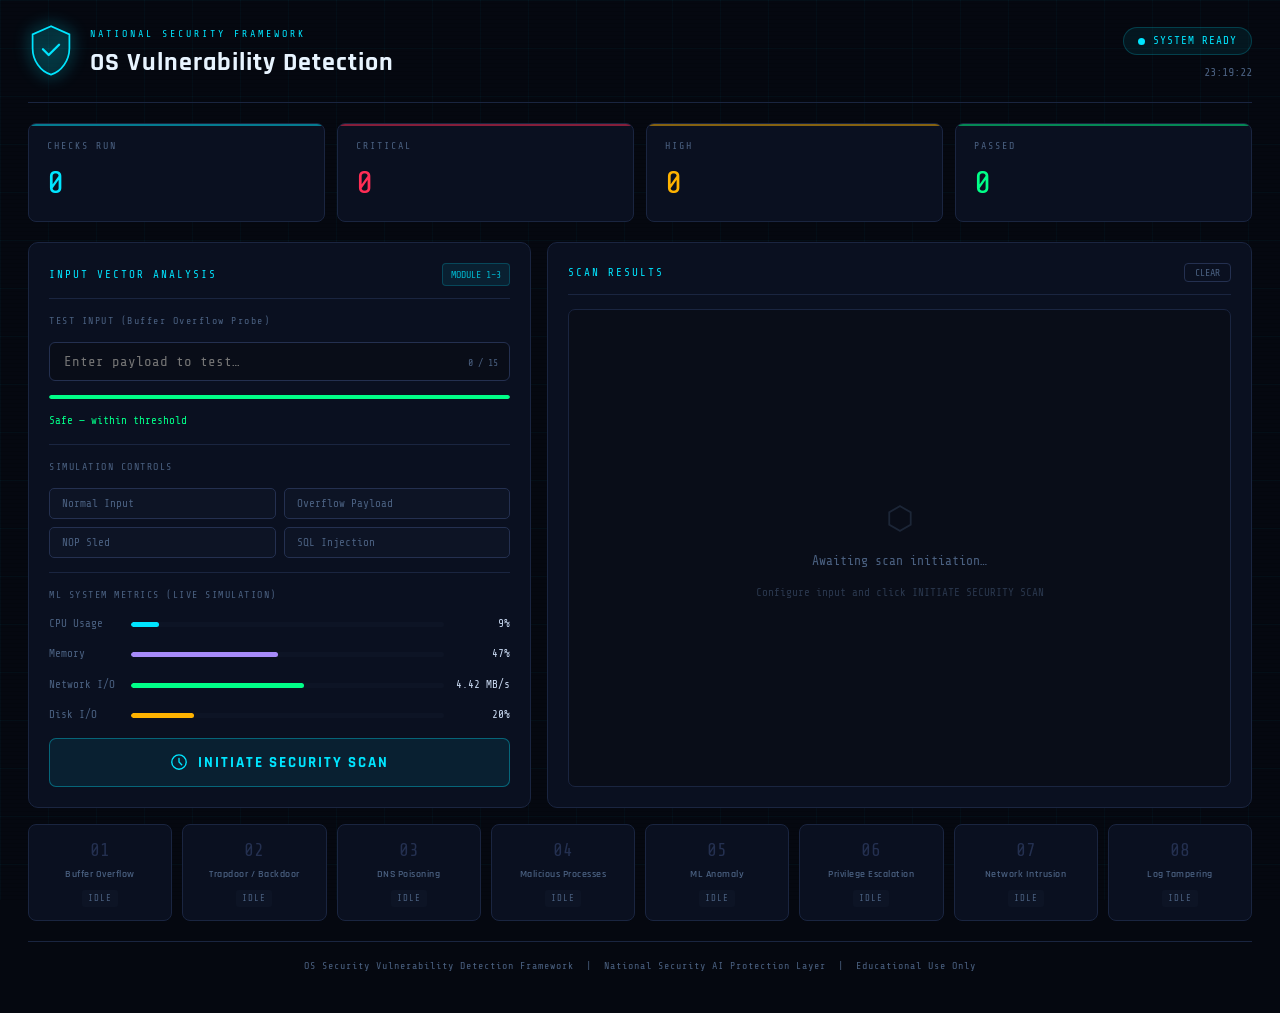
==== index.html @ 5acef49f "Add files via upload" ====
<!DOCTYPE html>
<html lang="en">
<head>
<meta charset="UTF-8"/>
<meta name="viewport" content="width=device-width, initial-scale=1.0"/>
<title>OS Security Vulnerability Detection Framework</title>
<link href="https://fonts.googleapis.com/css2?family=Share+Tech+Mono&family=Rajdhani:wght@400;600;700&display=swap" rel="stylesheet"/>
<link rel="stylesheet" href="style.css"/>
</head>
<body>

<!-- Animated grid background -->
<div class="grid-bg"></div>
<div class="scanline"></div>

<div class="wrapper">

  <!-- ── HEADER ── -->
  <header class="header">
    <div class="header-left">
      <div class="shield-icon">
        <svg viewBox="0 0 40 46" fill="none" xmlns="http://www.w3.org/2000/svg">
          <path d="M20 2L4 9v12c0 10.5 6.8 20.3 16 23 9.2-2.7 16-12.5 16-23V9L20 2z" stroke="var(--cyan)" stroke-width="1.5" fill="none"/>
          <path d="M20 2L4 9v12c0 10.5 6.8 20.3 16 23 9.2-2.7 16-12.5 16-23V9L20 2z" fill="var(--cyan)" fill-opacity="0.06"/>
          <path d="M13 22l5 5 9-9" stroke="var(--cyan)" stroke-width="2" stroke-linecap="round" stroke-linejoin="round"/>
        </svg>
      </div>
      <div>
        <div class="header-label">NATIONAL SECURITY FRAMEWORK</div>
        <h1 class="header-title">OS Vulnerability Detection</h1>
      </div>
    </div>
    <div class="header-right">
      <div class="status-pill" id="statusPill">
        <span class="pulse-dot"></span>
        <span id="statusText">SYSTEM READY</span>
      </div>
      <div class="header-time" id="clockEl">--:--:--</div>
    </div>
  </header>

  <!-- ── STAT CARDS ── -->
  <div class="stat-grid">
    <div class="stat-card" id="statTotal">
      <div class="stat-label">CHECKS RUN</div>
      <div class="stat-value" id="statTotalVal">0</div>
    </div>
    <div class="stat-card danger" id="statCrit">
      <div class="stat-label">CRITICAL</div>
      <div class="stat-value" id="statCritVal">0</div>
    </div>
    <div class="stat-card warn" id="statHigh">
      <div class="stat-label">HIGH</div>
      <div class="stat-value" id="statHighVal">0</div>
    </div>
    <div class="stat-card ok" id="statOk">
      <div class="stat-label">PASSED</div>
      <div class="stat-value" id="statOkVal">0</div>
    </div>
  </div>

  <!-- ── MAIN GRID ── -->
  <div class="main-grid">

    <!-- LEFT: Input Panel -->
    <div class="panel">
      <div class="panel-header">
        <span class="panel-title">INPUT VECTOR ANALYSIS</span>
        <span class="panel-badge">MODULE 1–3</span>
      </div>

      <label class="field-label">TEST INPUT (Buffer Overflow Probe)</label>
      <div class="input-wrap">
        <input type="text" id="userInput" class="main-input" placeholder="Enter payload to test…" autocomplete="off"/>
        <div class="input-len" id="inputLen">0 / 15</div>
      </div>
      <div class="bar-container">
        <div class="bar-fill" id="inputBar"></div>
      </div>
      <div class="hint" id="inputHint">Safe — within threshold</div>

      <div class="divider"></div>

      <label class="field-label">SIMULATION CONTROLS</label>
      <div class="sim-grid">
        <button class="sim-btn" onclick="loadPayload('normal')">Normal Input</button>
        <button class="sim-btn" onclick="loadPayload('overflow')">Overflow Payload</button>
        <button class="sim-btn" onclick="loadPayload('nop')">NOP Sled</button>
        <button class="sim-btn" onclick="loadPayload('sql')">SQL Injection</button>
      </div>

      <div class="divider"></div>

      <label class="field-label">ML SYSTEM METRICS (LIVE SIMULATION)</label>
      <div class="metric-row">
        <span class="metric-label">CPU Usage</span>
        <div class="metric-bar"><div class="metric-fill cpu" id="cpuFill"></div></div>
        <span class="metric-val" id="cpuVal">--%</span>
      </div>
      <div class="metric-row">
        <span class="metric-label">Memory</span>
        <div class="metric-bar"><div class="metric-fill mem" id="memFill"></div></div>
        <span class="metric-val" id="memVal">--%</span>
      </div>
      <div class="metric-row">
        <span class="metric-label">Network I/O</span>
        <div class="metric-bar"><div class="metric-fill net" id="netFill"></div></div>
        <span class="metric-val" id="netVal">-- MB/s</span>
      </div>
      <div class="metric-row">
        <span class="metric-label">Disk I/O</span>
        <div class="metric-bar"><div class="metric-fill disk" id="diskFill"></div></div>
        <span class="metric-val" id="diskVal">--%</span>
      </div>

      <button class="scan-btn" id="scanBtn" onclick="runFullScan()">
        <svg class="btn-icon" viewBox="0 0 20 20" fill="none">
          <circle cx="10" cy="10" r="8" stroke="currentColor" stroke-width="1.5"/>
          <path d="M10 6v4l3 3" stroke="currentColor" stroke-width="1.5" stroke-linecap="round"/>
        </svg>
        INITIATE SECURITY SCAN
      </button>
    </div>

    <!-- RIGHT: Results Panel -->
    <div class="panel">
      <div class="panel-header">
        <span class="panel-title">SCAN RESULTS</span>
        <button class="clear-btn" onclick="clearResults()">CLEAR</button>
      </div>
      <div class="output-box" id="outputBox">
        <div class="empty-state">
          <div class="empty-icon">⬡</div>
          <div>Awaiting scan initiation…</div>
          <div style="font-size:11px;margin-top:6px;opacity:0.5">Configure input and click INITIATE SECURITY SCAN</div>
        </div>
      </div>
    </div>

  </div><!-- /main-grid -->

  <!-- ── MODULE STATUS ROW ── -->
  <div class="module-row">
    <div class="module-card" id="mod1">
      <div class="mod-icon">01</div>
      <div class="mod-name">Buffer Overflow</div>
      <div class="mod-status" id="mod1s">IDLE</div>
    </div>
    <div class="module-card" id="mod2">
      <div class="mod-icon">02</div>
      <div class="mod-name">Trapdoor / Backdoor</div>
      <div class="mod-status" id="mod2s">IDLE</div>
    </div>
    <div class="module-card" id="mod3">
      <div class="mod-icon">03</div>
      <div class="mod-name">DNS Poisoning</div>
      <div class="mod-status" id="mod3s">IDLE</div>
    </div>
    <div class="module-card" id="mod4">
      <div class="mod-icon">04</div>
      <div class="mod-name">Malicious Processes</div>
      <div class="mod-status" id="mod4s">IDLE</div>
    </div>
    <div class="module-card" id="mod5">
      <div class="mod-icon">05</div>
      <div class="mod-name">ML Anomaly</div>
      <div class="mod-status" id="mod5s">IDLE</div>
    </div>
    <div class="module-card" id="mod6">
      <div class="mod-icon">06</div>
      <div class="mod-name">Privilege Escalation</div>
      <div class="mod-status" id="mod6s">IDLE</div>
    </div>
    <div class="module-card" id="mod7">
      <div class="mod-icon">07</div>
      <div class="mod-name">Network Intrusion</div>
      <div class="mod-status" id="mod7s">IDLE</div>
    </div>
    <div class="module-card" id="mod8">
      <div class="mod-icon">08</div>
      <div class="mod-name">Log Tampering</div>
      <div class="mod-status" id="mod8s">IDLE</div>
    </div>
  </div>

  <footer class="footer">
    OS Security Vulnerability Detection Framework &nbsp;|&nbsp; National Security AI Protection Layer &nbsp;|&nbsp; Educational Use Only
  </footer>

</div><!-- /wrapper -->

<script src="script.js"></script>
</body>
</html>
---- style.css ----
/* ============================================================
   OS Security Vulnerability Detection Framework
   Style — Dark Military Cyber Aesthetic
   ============================================================ */

:root {
  --bg:       #050810;
  --bg2:      #090d18;
  --bg3:      #0d1425;
  --panel:    #0a1020;
  --border:   #1a2540;
  --border2:  #243050;
  --cyan:     #00e5ff;
  --cyan2:    #00b4cc;
  --green:    #00ff88;
  --red:      #ff2d55;
  --amber:    #ffb300;
  --text:     #c8d8f0;
  --muted:    #4a6080;
  --font-mono: 'Share Tech Mono', monospace;
  --font-main: 'Rajdhani', sans-serif;
}

*, *::before, *::after { box-sizing: border-box; margin: 0; padding: 0; }

html, body {
  min-height: 100vh;
  background: var(--bg);
  color: var(--text);
  font-family: var(--font-main);
  font-size: 15px;
  line-height: 1.5;
  overflow-x: hidden;
}

/* ── Animated grid background ── */
.grid-bg {
  position: fixed; inset: 0; z-index: 0; pointer-events: none;
  background-image:
    linear-gradient(rgba(0,229,255,0.03) 1px, transparent 1px),
    linear-gradient(90deg, rgba(0,229,255,0.03) 1px, transparent 1px);
  background-size: 48px 48px;
  animation: gridScroll 30s linear infinite;
}
@keyframes gridScroll { to { background-position: 0 48px; } }

.scanline {
  position: fixed; inset: 0; z-index: 1; pointer-events: none;
  background: repeating-linear-gradient(
    to bottom,
    transparent 0px,
    transparent 3px,
    rgba(0,0,0,0.08) 3px,
    rgba(0,0,0,0.08) 4px
  );
}

.wrapper {
  position: relative; z-index: 2;
  max-width: 1440px; margin: 0 auto;
  padding: 24px 28px 40px;
}

/* ── Header ── */
.header {
  display: flex; align-items: center; justify-content: space-between;
  border-bottom: 1px solid var(--border); padding-bottom: 18px; margin-bottom: 20px;
}
.header-left  { display: flex; align-items: center; gap: 16px; }
.shield-icon  { width: 46px; flex-shrink: 0; }
.shield-icon svg { width: 100%; filter: drop-shadow(0 0 8px var(--cyan)); }
.header-label { font-family: var(--font-mono); font-size: 10px; color: var(--cyan); letter-spacing: 3px; margin-bottom: 2px; }
.header-title { font-size: 26px; font-weight: 700; letter-spacing: 1px; color: #e8f4ff; }
.header-right { display: flex; flex-direction: column; align-items: flex-end; gap: 8px; }

.status-pill {
  display: flex; align-items: center; gap: 8px;
  background: rgba(0,229,255,0.07); border: 1px solid rgba(0,229,255,0.2);
  border-radius: 20px; padding: 5px 14px;
  font-family: var(--font-mono); font-size: 11px; color: var(--cyan); letter-spacing: 1px;
}
.status-pill.danger { background: rgba(255,45,85,0.1); border-color: rgba(255,45,85,0.3); color: var(--red); }
.status-pill.scanning { background: rgba(255,179,0,0.08); border-color: rgba(255,179,0,0.3); color: var(--amber); }

.pulse-dot {
  width: 7px; height: 7px; border-radius: 50%; background: var(--cyan);
  animation: pulse 2s infinite;
}
.danger .pulse-dot   { background: var(--red); }
.scanning .pulse-dot { background: var(--amber); }
@keyframes pulse {
  0%,100% { box-shadow: 0 0 0 0 currentColor; opacity:1; }
  50%      { box-shadow: 0 0 0 5px transparent; opacity:.6; }
}

.header-time { font-family: var(--font-mono); font-size: 12px; color: var(--muted); }

/* ── Stat cards ── */
.stat-grid {
  display: grid; grid-template-columns: repeat(4, 1fr); gap: 12px; margin-bottom: 20px;
}
.stat-card {
  background: var(--panel); border: 1px solid var(--border);
  border-radius: 8px; padding: 14px 18px;
  position: relative; overflow: hidden;
}
.stat-card::before {
  content: ''; position: absolute; top: 0; left: 0; right: 0; height: 2px;
  background: var(--cyan); opacity: 0.5;
}
.stat-card.danger::before { background: var(--red); }
.stat-card.warn::before   { background: var(--amber); }
.stat-card.ok::before     { background: var(--green); }
.stat-label { font-family: var(--font-mono); font-size: 10px; color: var(--muted); letter-spacing: 2px; margin-bottom: 6px; }
.stat-value { font-family: var(--font-mono); font-size: 32px; font-weight: 400; color: var(--cyan); }
.stat-card.danger .stat-value { color: var(--red); }
.stat-card.warn   .stat-value { color: var(--amber); }
.stat-card.ok     .stat-value { color: var(--green); }

/* ── Main grid ── */
.main-grid {
  display: grid; grid-template-columns: 1fr 1.4fr; gap: 16px; margin-bottom: 16px;
}

/* ── Panel ── */
.panel {
  background: var(--panel); border: 1px solid var(--border);
  border-radius: 10px; padding: 20px; display: flex; flex-direction: column; gap: 14px;
}
.panel-header {
  display: flex; align-items: center; justify-content: space-between;
  border-bottom: 1px solid var(--border); padding-bottom: 12px;
}
.panel-title { font-family: var(--font-mono); font-size: 11px; color: var(--cyan); letter-spacing: 2px; }
.panel-badge {
  font-family: var(--font-mono); font-size: 10px; padding: 3px 8px;
  background: rgba(0,229,255,0.08); border: 1px solid rgba(0,229,255,0.2);
  border-radius: 4px; color: var(--cyan2);
}
.clear-btn {
  font-family: var(--font-mono); font-size: 10px; padding: 3px 10px;
  background: transparent; border: 1px solid var(--border2); border-radius: 4px;
  color: var(--muted); cursor: pointer; transition: all .2s;
}
.clear-btn:hover { border-color: var(--red); color: var(--red); }

/* ── Input ── */
.field-label { font-family: var(--font-mono); font-size: 10px; color: var(--muted); letter-spacing: 1.5px; }

.input-wrap { position: relative; }
.main-input {
  width: 100%; padding: 11px 60px 11px 14px;
  background: var(--bg2); border: 1px solid var(--border2);
  border-radius: 6px; color: var(--text); font-family: var(--font-mono); font-size: 14px;
  outline: none; transition: border-color .2s;
}
.main-input:focus { border-color: var(--cyan); box-shadow: 0 0 0 2px rgba(0,229,255,0.1); }
.main-input.danger { border-color: var(--red); box-shadow: 0 0 0 2px rgba(255,45,85,0.1); }
.input-len {
  position: absolute; right: 12px; top: 50%; transform: translateY(-50%);
  font-family: var(--font-mono); font-size: 10px; color: var(--muted);
}

.bar-container { height: 4px; background: var(--bg3); border-radius: 2px; overflow: hidden; }
.bar-fill { height: 100%; background: var(--green); transition: width .3s, background .3s; border-radius: 2px; }

.hint { font-family: var(--font-mono); font-size: 11px; color: var(--green); }
.hint.danger { color: var(--red); }

/* ── Simulation buttons ── */
.sim-grid { display: grid; grid-template-columns: 1fr 1fr; gap: 8px; }
.sim-btn {
  padding: 8px 12px; background: var(--bg3); border: 1px solid var(--border2);
  border-radius: 5px; color: var(--muted); font-family: var(--font-mono); font-size: 11px;
  cursor: pointer; transition: all .2s; text-align: left;
}
.sim-btn:hover { background: rgba(0,229,255,0.07); border-color: var(--cyan); color: var(--cyan); }

/* ── Metric bars ── */
.metric-row { display: flex; align-items: center; gap: 10px; }
.metric-label { font-family: var(--font-mono); font-size: 11px; color: var(--muted); width: 72px; flex-shrink: 0; }
.metric-bar { flex: 1; height: 5px; background: var(--bg3); border-radius: 3px; overflow: hidden; }
.metric-fill { height: 100%; border-radius: 3px; transition: width .8s, background .4s; }
.metric-fill.cpu  { background: var(--cyan); }
.metric-fill.mem  { background: #a78bfa; }
.metric-fill.net  { background: var(--green); }
.metric-fill.disk { background: var(--amber); }
.metric-fill.danger { background: var(--red) !important; }
.metric-val { font-family: var(--font-mono); font-size: 11px; color: var(--text); width: 56px; text-align: right; flex-shrink: 0; }

/* ── Scan button ── */
.scan-btn {
  display: flex; align-items: center; justify-content: center; gap: 10px;
  width: 100%; padding: 14px; margin-top: auto;
  background: rgba(0,229,255,0.08); border: 1px solid rgba(0,229,255,0.35);
  border-radius: 7px; color: var(--cyan); font-family: var(--font-main);
  font-size: 15px; font-weight: 700; letter-spacing: 2px; cursor: pointer;
  transition: all .25s; position: relative; overflow: hidden;
}
.scan-btn::before {
  content: ''; position: absolute; inset: 0;
  background: linear-gradient(90deg, transparent, rgba(0,229,255,0.07), transparent);
  transform: translateX(-100%);
}
.scan-btn:hover::before { animation: shimmer .6s ease forwards; }
@keyframes shimmer { to { transform: translateX(100%); } }
.scan-btn:hover { background: rgba(0,229,255,0.14); box-shadow: 0 0 20px rgba(0,229,255,0.15); }
.scan-btn:active { transform: scale(0.99); }
.scan-btn:disabled { opacity: .4; cursor: not-allowed; }
.btn-icon { width: 18px; height: 18px; flex-shrink: 0; }

/* ── Output box ── */
.output-box {
  flex: 1; background: var(--bg2); border: 1px solid var(--border);
  border-radius: 7px; padding: 16px; overflow-y: auto;
  min-height: 360px; max-height: 520px;
  font-family: var(--font-mono); font-size: 12.5px;
  display: flex; flex-direction: column; gap: 6px;
}
.output-box::-webkit-scrollbar { width: 5px; }
.output-box::-webkit-scrollbar-track { background: var(--bg3); }
.output-box::-webkit-scrollbar-thumb { background: var(--border2); border-radius: 3px; }

.empty-state {
  display: flex; flex-direction: column; align-items: center; justify-content: center;
  flex: 1; color: var(--muted); font-size: 13px; gap: 8px; text-align: center;
}
.empty-icon { font-size: 32px; opacity: .3; }

/* ── Result entries ── */
.result-entry {
  display: flex; align-items: flex-start; gap: 10px;
  padding: 8px 10px; border-radius: 5px; border: 1px solid transparent;
  animation: fadeIn .3s ease;
}
@keyframes fadeIn { from { opacity:0; transform: translateY(4px); } to { opacity:1; transform:none; } }

.result-entry.ok       { background: rgba(0,255,136,0.05); border-color: rgba(0,255,136,0.12); }
.result-entry.high     { background: rgba(255,179,0,0.05); border-color: rgba(255,179,0,0.15); }
.result-entry.critical { background: rgba(255,45,85,0.06); border-color: rgba(255,45,85,0.2); }
.result-entry.info     { background: rgba(0,229,255,0.04); border-color: rgba(0,229,255,0.12); }
.result-entry.section  { background: transparent; border-color: transparent; border-top: 1px solid var(--border); padding-top: 10px; }

.re-icon { flex-shrink: 0; width: 16px; margin-top: 1px; }
.re-body { flex: 1; }
.re-title { font-weight: 400; line-height: 1.4; }
.re-title.ok       { color: var(--green); }
.re-title.high     { color: var(--amber); }
.re-title.critical { color: var(--red); }
.re-title.info     { color: var(--cyan); }
.re-title.section  { color: var(--muted); font-size: 10px; letter-spacing: 2px; }
.re-fix { font-size: 11px; color: var(--muted); margin-top: 4px; line-height: 1.5; }

/* ── Divider ── */
.divider { height: 1px; background: var(--border); }

/* ── Module row ── */
.module-row {
  display: grid; grid-template-columns: repeat(8, 1fr); gap: 10px; margin-bottom: 20px;
}
.module-card {
  background: var(--panel); border: 1px solid var(--border);
  border-radius: 8px; padding: 12px 10px; text-align: center;
  transition: border-color .3s, background .3s;
}
.module-card.active  { border-color: var(--amber); background: rgba(255,179,0,0.06); }
.module-card.ok      { border-color: rgba(0,255,136,0.3); background: rgba(0,255,136,0.04); }
.module-card.alert   { border-color: rgba(255,45,85,0.4); background: rgba(255,45,85,0.06); }

.mod-icon   { font-family: var(--font-mono); font-size: 18px; color: var(--border2); margin-bottom: 4px; }
.mod-name   { font-size: 10px; font-weight: 600; color: var(--muted); letter-spacing: .5px; margin-bottom: 5px; line-height: 1.3; }
.mod-status {
  font-family: var(--font-mono); font-size: 9px; letter-spacing: 1px;
  padding: 2px 6px; border-radius: 3px;
  background: var(--bg3); color: var(--muted); display: inline-block;
}
.module-card.active  .mod-status { background: rgba(255,179,0,0.15); color: var(--amber); }
.module-card.ok      .mod-status { background: rgba(0,255,136,0.1);  color: var(--green); }
.module-card.alert   .mod-status { background: rgba(255,45,85,0.12); color: var(--red); }

/* ── Footer ── */
.footer {
  text-align: center; font-family: var(--font-mono); font-size: 10px;
  color: var(--muted); letter-spacing: 1px; padding-top: 16px;
  border-top: 1px solid var(--border);
}

/* ── Responsive ── */
@media (max-width: 1100px) {
  .module-row { grid-template-columns: repeat(4,1fr); }
}
@media (max-width: 820px) {
  .main-grid { grid-template-columns: 1fr; }
  .stat-grid { grid-template-columns: repeat(2,1fr); }
  .module-row { grid-template-columns: repeat(2,1fr); }
}
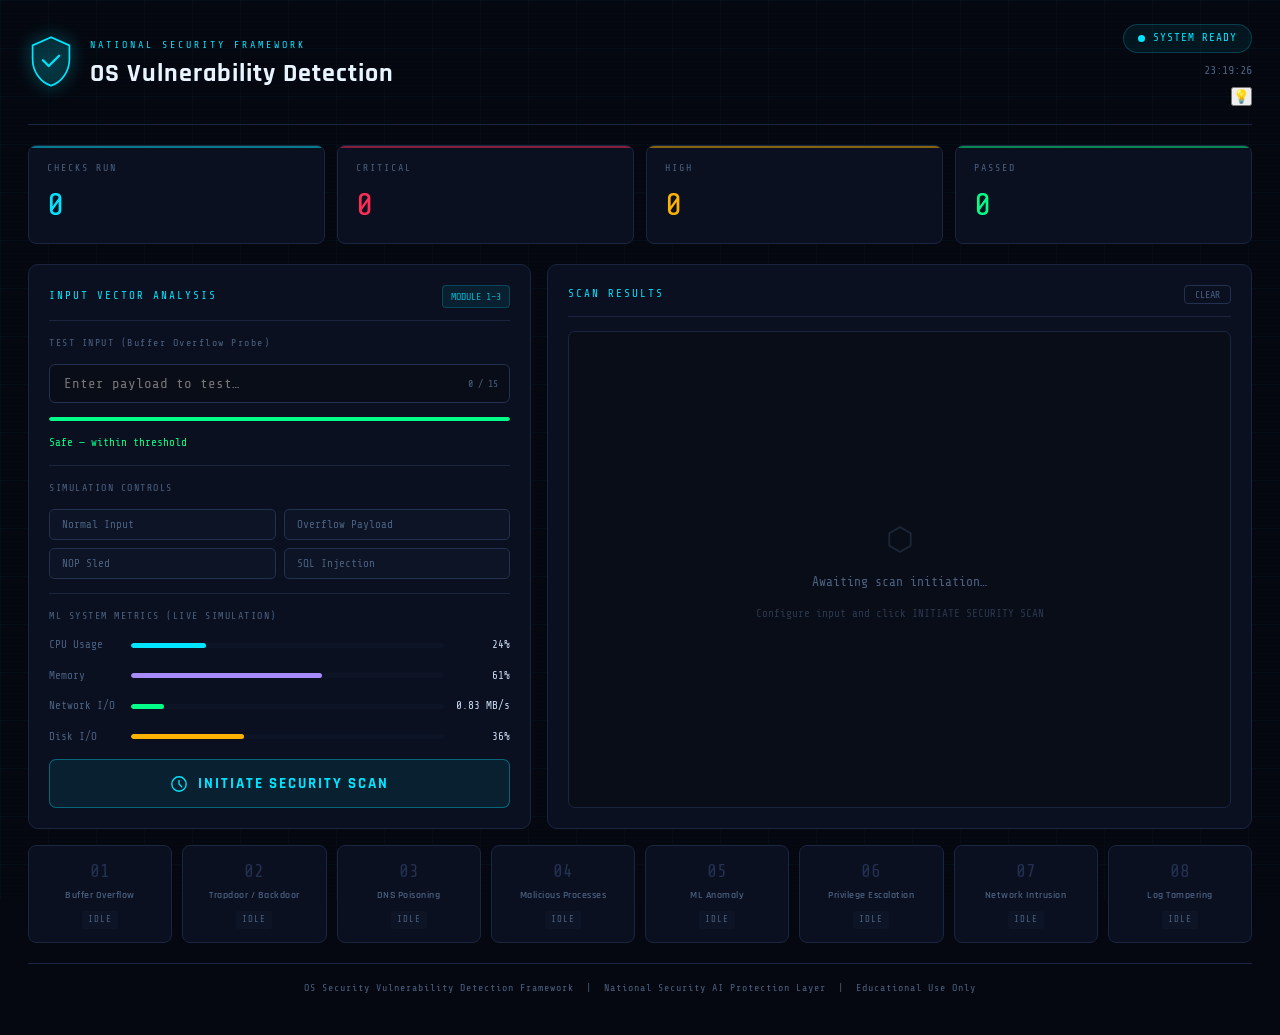
==== commit f49d9311: "Fix HTML formatting and add theme toggle button" ====
--- a/index.html
+++ b/index.html
@@ -36,6 +36,7 @@
         <span id="statusText">SYSTEM READY</span>
       </div>
       <div class="header-time" id="clockEl">--:--:--</div>
+      <button id="themeToggle" class="theme-btn">💡</button>
     </div>
   </header>
 
@@ -191,4 +192,4 @@
 
 <script src="script.js"></script>
 </body>
-</html>+</html>
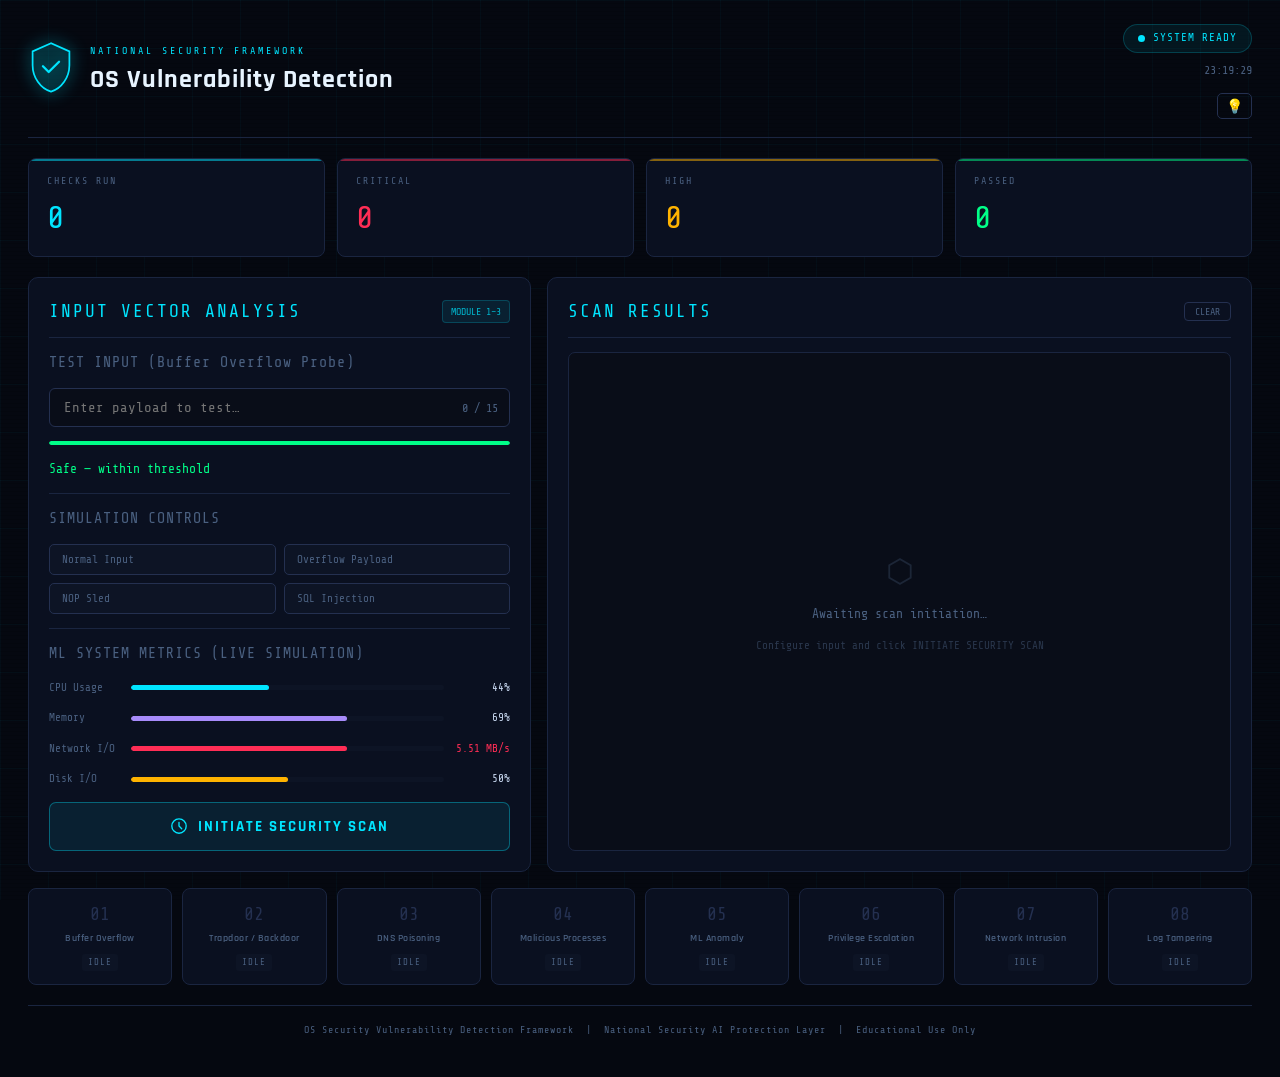
==== commit 08b7127f: "Update index.html" ====
--- a/index.html
+++ b/index.html
@@ -190,6 +190,6 @@
 
 </div><!-- /wrapper -->
 
-<script src="script.js"></script>
+<script src="script.js"></script> 
 </body>
 </html>
--- a/style.css
+++ b/style.css
@@ -23,6 +23,297 @@
 
 *, *::before, *::after { box-sizing: border-box; margin: 0; padding: 0; }
 
+/* Theme Toggle Button */
+.theme-btn {
+  margin-top: 6px;
+  background: transparent;
+  border: 1px solid var(--border2);
+  color: var(--cyan);
+  padding: 4px 8px;
+  border-radius: 5px;
+  cursor: pointer;
+  font-size: 14px;
+}
+
+.theme-btn:hover {
+  border-color: var(--cyan);
+  box-shadow: 0 0 5px var(--cyan);
+}
+
+/* Light Mode */   changes the color variables to a lighter palette while keeping the same structure */
+/* .light-mode {
+  --bg: #f5f7fb;
+  --bg2: #ffffff;
+  --bg3: #e6ecf5;
+  --panel: #ffffff;
+  --border: #d0d7e2;
+  --border2: #b8c2d1;
+  --text: #1a1a1a;
+  --muted: #5c6b7a;
+} */
+ body.light-mode {
+  --bg: #f4f7fb;
+  --bg2: #ffffff;
+  --bg3: #e9eef5;
+  --panel: #ffffff;
+  --border: #d6dce6;
+  --border2: #c3ccd8;
+  --text: #111;
+  --muted: #555;
+}
+/* ── Apply Light Background Properly ───────────────── */
+
+body.light-mode {
+  background: var(--bg);
+}
+
+/* panels */
+body.light-mode .panel,
+body.light-mode .stat-card,
+body.light-mode .output-box {
+  background: var(--panel);
+}
+
+/* inputs */
+body.light-mode .main-input {
+  background: var(--bg2);
+}
+
+/* bars & small sections */
+body.light-mode .bar-container,
+body.light-mode .metric-bar {
+  background: var(--bg3);
+}
+
+/* ── Light Mode Text Fix ───────────────────────── */
+
+body.light-mode {
+  color: #111; 
+}
+
+
+body.light-mode .header-title {
+  color: #000;
+}
+
+
+body.light-mode .header-label,
+body.light-mode .field-label,
+body.light-mode .panel-title,
+body.light-mode .stat-label {
+  color: #444;
+}
+
+
+body.light-mode .stat-value {
+  color: #000;
+}
+
+
+body.light-mode .main-input {
+  color: #000;
+}
+
+
+body.light-mode .re-title {
+  color: #000;
+}
+
+
+body.light-mode .hint {
+  color: #333;
+}
+
+body.light-mode .output-box {
+  color: #111;
+}
+body.light-mode .panel {
+  box-shadow: 0 2px 8px rgba(0,0,0,0.05);
+}  
+
+
+html.light-mode,
+body.light-mode {
+  background: #f4f7fb !important;
+}
+body.light-mode .grid-bg {
+  background-image:
+    linear-gradient(rgba(0,0,0,0.03) 1px, transparent 1px),
+    linear-gradient(90deg, rgba(0,0,0,0.03) 1px, transparent 1px);
+}
+body.light-mode .scanline {
+  background: repeating-linear-gradient(
+    to bottom,
+    transparent 0px,
+    transparent 3px,
+    rgba(0,0,0,0.03) 3px,
+    rgba(0,0,0,0.03) 4px
+  );
+}
+
+/* ////////////////////// */
+/* ── Light Mode Text Final Fix ───────────────── */
+
+body.light-mode {
+  color: #111;
+}
+
+body.light-mode * {
+  color: inherit;
+}
+/* ── Light Blue Boxes ───────────────── */
+
+body.light-mode .panel,
+body.light-mode .stat-card,
+body.light-mode .output-box {
+  background: #d1cffc;   /* light blue */
+  border: 1px solid #021128;
+}
+body.light-mode .sim-btn,
+body.light-mode .scan-btn {
+  background: hsl(176, 92%, 90%);
+  border: 1px solid #74b5fb;
+  color: #003366;
+}
+body.light-mode .panel {
+  box-shadow: 0 4px 12px rgba(0, 123, 255, 0.1);
+}
+
+/* ── Input Field Light Mode Fix ───────────────── */
+
+body.light-mode .main-input {
+  background: #f6eaea;   /* light background */
+  color: #000000;        /* black text */
+  border: 1px solid #001534;
+}
+
+/* placeholder text */
+body.light-mode .main-input::placeholder {
+  color: #3a0a0a;
+}
+/* ── Module Boxes Light Mode Fix ───────────────── */
+
+body.light-mode .module-card {
+  background: #e6f2ff;   /* light blue */
+  border: 1px solid #a3cfff;
+  color: #0b4039;
+  font-size: 8px;
+}
+
+/* module title text */
+body.light-mode .mod-name {
+  color: #0a2123;
+  font-size:15px ;
+}
+/* ===== FIX: SAFE / ALERT TEXT VISIBILITY (LIGHT MODE) ===== */
+
+body.light-mode .mod-status {
+  font-weight: 700;
+  letter-spacing: 1px;
+  font-size: 11px;
+  padding: 4px 8px;
+  border-radius: 5px;
+}
+
+/* SAFE (green) */
+body.light-mode .module-card.ok .mod-status {
+  background: #d4edda;
+  color: #14532d;   /* dark green */
+  border: 1px solid #86efac;
+}
+
+/* ALERT (red) */
+body.light-mode .module-card.alert .mod-status {
+  background: #f8d7da;
+  color: #7f1d1d;   /* dark red */
+  border: 1px solid #fca5a5;
+}
+
+/* SCANNING (yellow) */
+body.light-mode .module-card.active .mod-status {
+  background: #fff3cd;
+  color: #78350f;
+  border: 1px solid #fde68a;
+}
+
+/* DEFAULT */
+body.light-mode .mod-status {
+  background: #e0f2fe;
+  color: #0c4a6e;
+  border: 1px solid #7dd3fc;
+}
+
+/* Text visibility improve */
+body.light-mode .module-card {
+  color: #0f172a;
+}
+
+body.light-mode .mod-name {
+  color: #020617;
+  font-weight: 600;
+}
+
+/* module status text */
+body.light-mode .mod-status {
+  background: #d9ecff;
+  color: #003366;
+}
+body.light-mode .module-card.active {
+  background: #f3dc91;
+  border-color: #1e1a06;
+}
+
+body.light-mode .module-card.ok {
+  background: #9aeeae;
+  border-color: #031e09;
+}
+
+body.light-mode .module-card.alert {
+  background: #edb4b8;
+  border-color: #8f121e;
+
+}
+
+/* scan results css and  */
+body.light-mode .result-entry.ok {
+  background: #d4f8e8;
+  border-color: #2ecc71;
+}
+body.light-mode .result-entry.high {
+  background: #fff3cd;
+  border-color: #ffb300;
+}
+body.light-mode .result-entry.critical {
+  background: #f8d7da;
+  border-color: #ff2d55;
+}
+body.light-mode .result-entry.info {
+  background: #d1ecf1;
+  border-color: #00e5ff;
+}
+/* changes in lightmode on os vulnerability symbol */
+body.light-mode .shield-icon svg {
+  filter: drop-shadow(0 0 8px #fefff9);
+  color: #00e5ff;
+}
+/* color change in border hover of lightbulb moon*/
+body.light-mode .theme-btn:hover {
+  border-color: #010707;
+  box-shadow: 0 0 7px #141c1d;
+  background-color: #f3f3fa;
+}
+/*  */
+/* making changing in last 8 divs inside it  there is written alert,analogy , scanning and safe , need to highlight it on lightmode  */
+body.light-mode .status-pill.danger {
+  background: rgba(255, 45, 85, 0.15);
+  border-color: rgba(255, 45, 85, 0.3);
+  color: #ff2d55;
+  font-size: 12px;
+}
+
+
+/* changes completes */
+
 html, body {
   min-height: 100vh;
   background: var(--bg);
@@ -131,7 +422,7 @@
   display: flex; align-items: center; justify-content: space-between;
   border-bottom: 1px solid var(--border); padding-bottom: 12px;
 }
-.panel-title { font-family: var(--font-mono); font-size: 11px; color: var(--cyan); letter-spacing: 2px; }
+.panel-title { font-family: var(--font-mono); font-size: 18px; color: var(--cyan); letter-spacing: 2px; }
 .panel-badge {
   font-family: var(--font-mono); font-size: 10px; padding: 3px 8px;
   background: rgba(0,229,255,0.08); border: 1px solid rgba(0,229,255,0.2);
@@ -145,7 +436,7 @@
 .clear-btn:hover { border-color: var(--red); color: var(--red); }
 
 /* ── Input ── */
-.field-label { font-family: var(--font-mono); font-size: 10px; color: var(--muted); letter-spacing: 1.5px; }
+.field-label { font-family: var(--font-mono); font-size: 15px; color: var(--muted); letter-spacing: 1px; }
 
 .input-wrap { position: relative; }
 .main-input {
@@ -158,13 +449,13 @@
 .main-input.danger { border-color: var(--red); box-shadow: 0 0 0 2px rgba(255,45,85,0.1); }
 .input-len {
   position: absolute; right: 12px; top: 50%; transform: translateY(-50%);
-  font-family: var(--font-mono); font-size: 10px; color: var(--muted);
+  font-family: var(--font-mono); font-size: 12px; color: var(--muted);
 }
 
 .bar-container { height: 4px; background: var(--bg3); border-radius: 2px; overflow: hidden; }
 .bar-fill { height: 100%; background: var(--green); transition: width .3s, background .3s; border-radius: 2px; }
 
-.hint { font-family: var(--font-mono); font-size: 11px; color: var(--green); }
+.hint { font-family: var(--font-mono); font-size: 13px; color: var(--green); }
 .hint.danger { color: var(--red); }
 
 /* ── Simulation buttons ── */
@@ -293,4 +584,4 @@
   .main-grid { grid-template-columns: 1fr; }
   .stat-grid { grid-template-columns: repeat(2,1fr); }
   .module-row { grid-template-columns: repeat(2,1fr); }
-}+} 
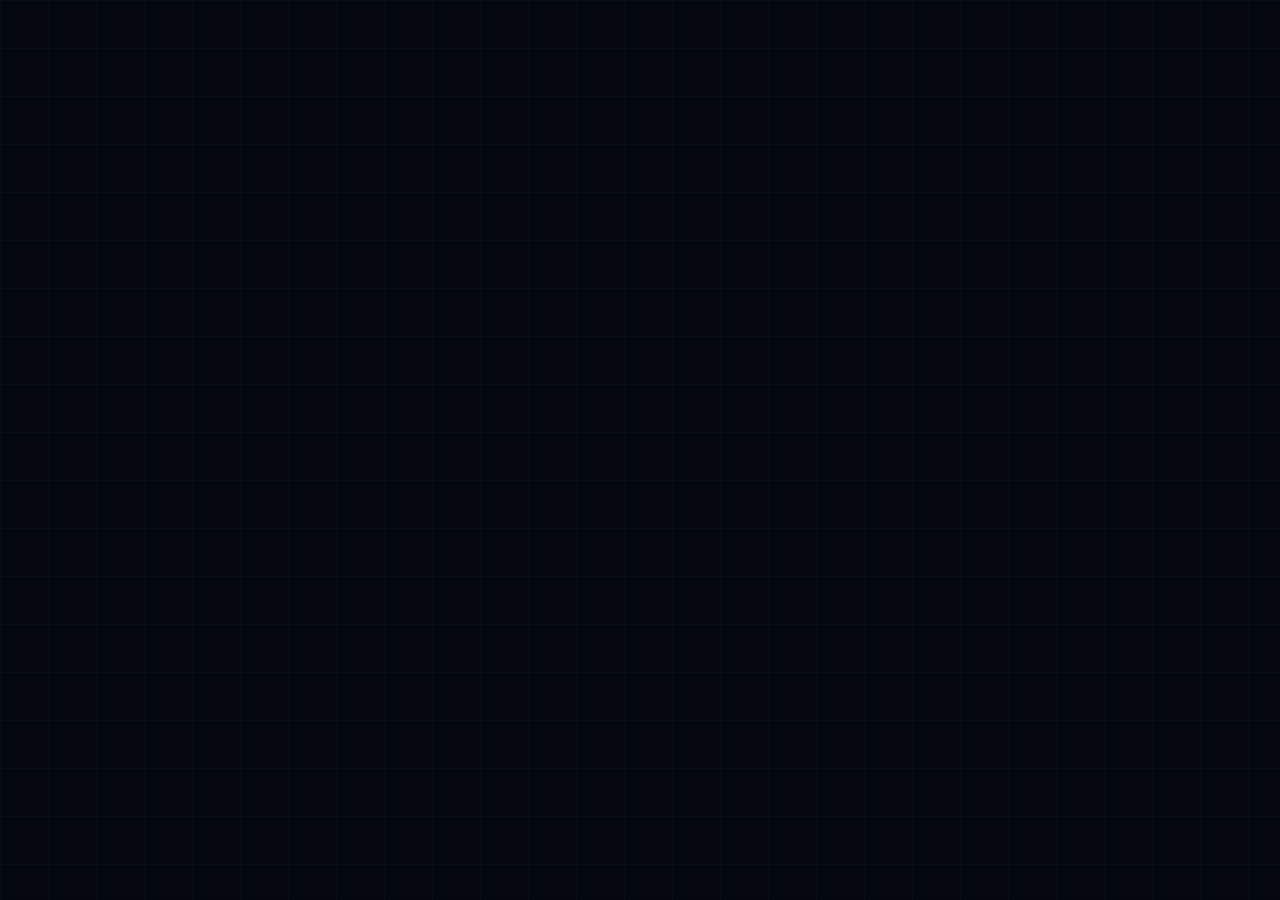
==== commit da429e93: "Update index.html" ====
--- a/index.html
+++ b/index.html
@@ -8,11 +8,13 @@
 <link rel="stylesheet" href="style.css"/>
 </head>
 <body>
+  <div id="loader"></div>
 
 <!-- Animated grid background -->
 <div class="grid-bg"></div>
 <div class="scanline"></div>
 
+<div id="main-content" style="display:none;">
 <div class="wrapper">
 
   <!-- ── HEADER ── -->
@@ -190,6 +192,7 @@
 
 </div><!-- /wrapper -->
 
-<script src="script.js"></script> 
+<script src="script.js"></script>
+</div>
 </body>
 </html>
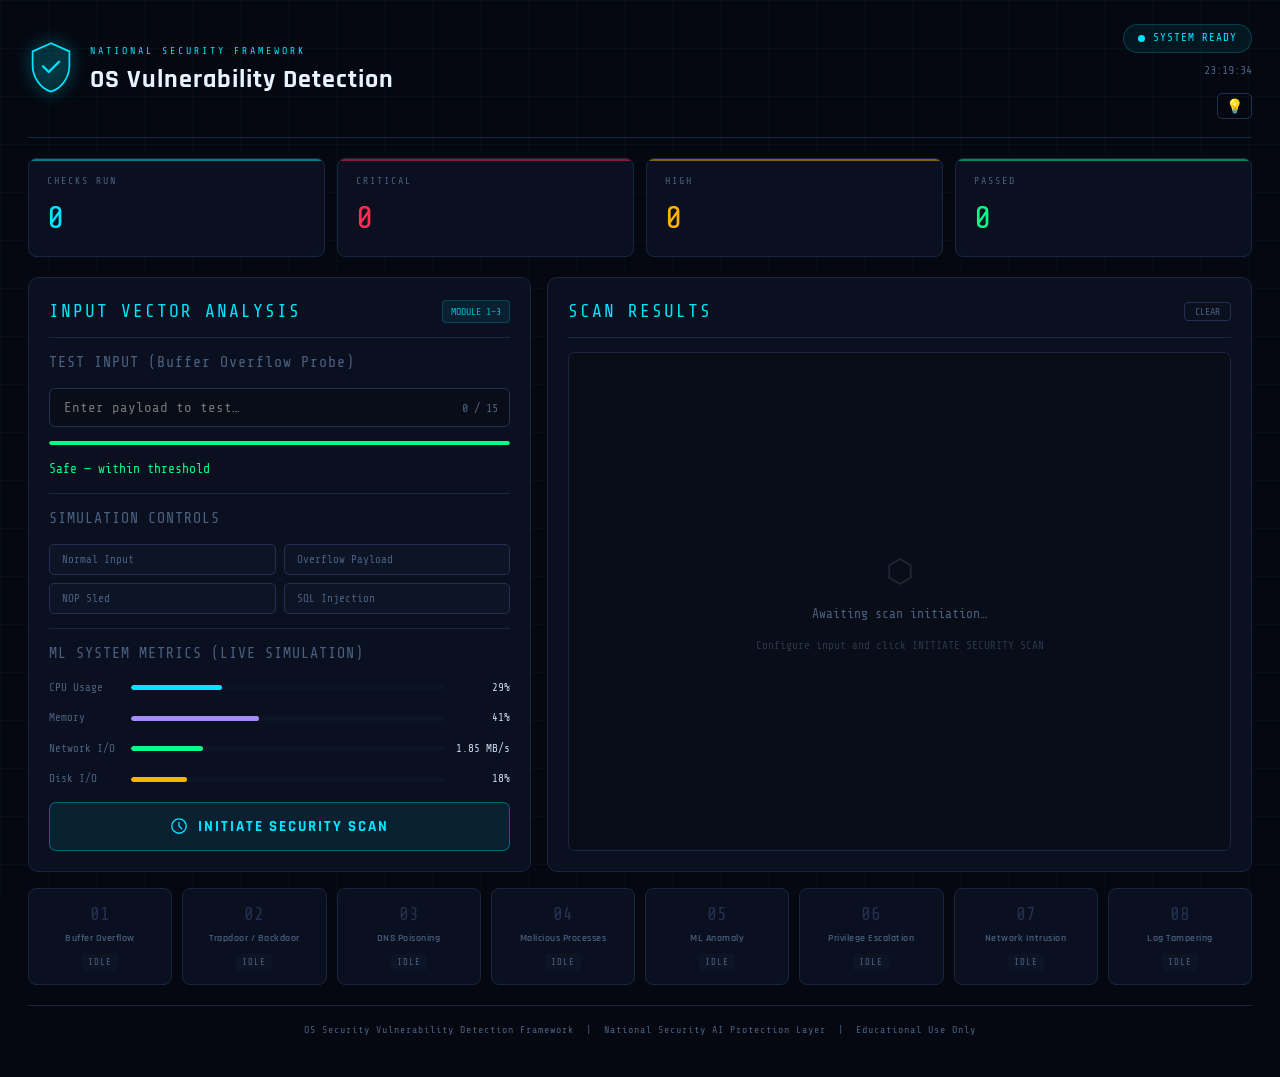
==== commit 892e118f: "Update index.html" ====
--- a/index.html
+++ b/index.html
@@ -8,191 +8,189 @@
 <link rel="stylesheet" href="style.css"/>
 </head>
 <body>
-  <div id="loader"></div>
 
 <!-- Animated grid background -->
 <div class="grid-bg"></div>
 <div class="scanline"></div>
 
-<div id="main-content" style="display:none;">
 <div class="wrapper">
 
-  <!-- ── HEADER ── -->
-  <header class="header">
-    <div class="header-left">
-      <div class="shield-icon">
-        <svg viewBox="0 0 40 46" fill="none" xmlns="http://www.w3.org/2000/svg">
-          <path d="M20 2L4 9v12c0 10.5 6.8 20.3 16 23 9.2-2.7 16-12.5 16-23V9L20 2z" stroke="var(--cyan)" stroke-width="1.5" fill="none"/>
-          <path d="M20 2L4 9v12c0 10.5 6.8 20.3 16 23 9.2-2.7 16-12.5 16-23V9L20 2z" fill="var(--cyan)" fill-opacity="0.06"/>
-          <path d="M13 22l5 5 9-9" stroke="var(--cyan)" stroke-width="2" stroke-linecap="round" stroke-linejoin="round"/>
-        </svg>
-      </div>
-      <div>
-        <div class="header-label">NATIONAL SECURITY FRAMEWORK</div>
-        <h1 class="header-title">OS Vulnerability Detection</h1>
-      </div>
-    </div>
-    <div class="header-right">
-      <div class="status-pill" id="statusPill">
-        <span class="pulse-dot"></span>
-        <span id="statusText">SYSTEM READY</span>
-      </div>
-      <div class="header-time" id="clockEl">--:--:--</div>
-      <button id="themeToggle" class="theme-btn">💡</button>
-    </div>
-  </header>
+<!-- ── HEADER ── -->
+<header class="header">
+<div class="header-left">
+<div class="shield-icon">
+<svg viewBox="0 0 40 46" fill="none" xmlns="http://www.w3.org/2000/svg">
+<path d="M20 2L4 9v12c0 10.5 6.8 20.3 16 23 9.2-2.7 16-12.5 16-23V9L20 2z" stroke="var(--cyan)" stroke-width="1.5" fill="none"/>
+<path d="M20 2L4 9v12c0 10.5 6.8 20.3 16 23 9.2-2.7 16-12.5 16-23V9L20 2z" fill="var(--cyan)" fill-opacity="0.06"/>
+<path d="M13 22l5 5 9-9" stroke="var(--cyan)" stroke-width="2" stroke-linecap="round" stroke-linejoin="round"/>
+</svg>
+</div>
+<div>
+<div class="header-label">NATIONAL SECURITY FRAMEWORK</div>
+<h1 class="header-title">OS Vulnerability Detection</h1>
+</div>
+</div>
+<div class="header-right">
+<div class="status-pill" id="statusPill">
+<span class="pulse-dot"></span>
+<span id="statusText">SYSTEM READY</span>
+</div>
+<div class="header-time" id="clockEl">--:--:--</div>
+<button id="themeToggle" class="theme-btn">💡</button>
+</div>
+</header>
 
-  <!-- ── STAT CARDS ── -->
-  <div class="stat-grid">
-    <div class="stat-card" id="statTotal">
-      <div class="stat-label">CHECKS RUN</div>
-      <div class="stat-value" id="statTotalVal">0</div>
-    </div>
-    <div class="stat-card danger" id="statCrit">
-      <div class="stat-label">CRITICAL</div>
-      <div class="stat-value" id="statCritVal">0</div>
-    </div>
-    <div class="stat-card warn" id="statHigh">
-      <div class="stat-label">HIGH</div>
-      <div class="stat-value" id="statHighVal">0</div>
-    </div>
-    <div class="stat-card ok" id="statOk">
-      <div class="stat-label">PASSED</div>
-      <div class="stat-value" id="statOkVal">0</div>
-    </div>
-  </div>
+<!-- ── STAT CARDS ── -->
+<div class="stat-grid">
+<div class="stat-card" id="statTotal">
+<div class="stat-label">CHECKS RUN</div>
+<div class="stat-value" id="statTotalVal">0</div>
+</div>
+<div class="stat-card danger" id="statCrit">
+<div class="stat-label">CRITICAL</div>
+<div class="stat-value" id="statCritVal">0</div>
+</div>
+<div class="stat-card warn" id="statHigh">
+<div class="stat-label">HIGH</div>
+<div class="stat-value" id="statHighVal">0</div>
+</div>
+<div class="stat-card ok" id="statOk">
+<div class="stat-label">PASSED</div>
+<div class="stat-value" id="statOkVal">0</div>
+</div>
+</div>
 
-  <!-- ── MAIN GRID ── -->
-  <div class="main-grid">
+<!-- ── MAIN GRID ── -->
+<div class="main-grid">
 
-    <!-- LEFT: Input Panel -->
-    <div class="panel">
-      <div class="panel-header">
-        <span class="panel-title">INPUT VECTOR ANALYSIS</span>
-        <span class="panel-badge">MODULE 1–3</span>
-      </div>
+<!-- LEFT: Input Panel -->
+<div class="panel">
+<div class="panel-header">
+<span class="panel-title">INPUT VECTOR ANALYSIS</span>
+<span class="panel-badge">MODULE 1–3</span>
+</div>
 
-      <label class="field-label">TEST INPUT (Buffer Overflow Probe)</label>
-      <div class="input-wrap">
-        <input type="text" id="userInput" class="main-input" placeholder="Enter payload to test…" autocomplete="off"/>
-        <div class="input-len" id="inputLen">0 / 15</div>
-      </div>
-      <div class="bar-container">
-        <div class="bar-fill" id="inputBar"></div>
-      </div>
-      <div class="hint" id="inputHint">Safe — within threshold</div>
+<label class="field-label">TEST INPUT (Buffer Overflow Probe)</label>
+<div class="input-wrap">
+<input type="text" id="userInput" class="main-input" placeholder="Enter payload to test…" autocomplete="off"/>
+<div class="input-len" id="inputLen">0 / 15</div>
+</div>
+<div class="bar-container">
+<div class="bar-fill" id="inputBar"></div>
+</div>
+<div class="hint" id="inputHint">Safe — within threshold</div>
 
-      <div class="divider"></div>
+<div class="divider"></div>
 
-      <label class="field-label">SIMULATION CONTROLS</label>
-      <div class="sim-grid">
-        <button class="sim-btn" onclick="loadPayload('normal')">Normal Input</button>
-        <button class="sim-btn" onclick="loadPayload('overflow')">Overflow Payload</button>
-        <button class="sim-btn" onclick="loadPayload('nop')">NOP Sled</button>
-        <button class="sim-btn" onclick="loadPayload('sql')">SQL Injection</button>
-      </div>
+<label class="field-label">SIMULATION CONTROLS</label>
+<div class="sim-grid">
+<button class="sim-btn" onclick="loadPayload('normal')">Normal Input</button>
+<button class="sim-btn" onclick="loadPayload('overflow')">Overflow Payload</button>
+<button class="sim-btn" onclick="loadPayload('nop')">NOP Sled</button>
+<button class="sim-btn" onclick="loadPayload('sql')">SQL Injection</button>
+</div>
 
-      <div class="divider"></div>
+<div class="divider"></div>
 
-      <label class="field-label">ML SYSTEM METRICS (LIVE SIMULATION)</label>
-      <div class="metric-row">
-        <span class="metric-label">CPU Usage</span>
-        <div class="metric-bar"><div class="metric-fill cpu" id="cpuFill"></div></div>
-        <span class="metric-val" id="cpuVal">--%</span>
-      </div>
-      <div class="metric-row">
-        <span class="metric-label">Memory</span>
-        <div class="metric-bar"><div class="metric-fill mem" id="memFill"></div></div>
-        <span class="metric-val" id="memVal">--%</span>
-      </div>
-      <div class="metric-row">
-        <span class="metric-label">Network I/O</span>
-        <div class="metric-bar"><div class="metric-fill net" id="netFill"></div></div>
-        <span class="metric-val" id="netVal">-- MB/s</span>
-      </div>
-      <div class="metric-row">
-        <span class="metric-label">Disk I/O</span>
-        <div class="metric-bar"><div class="metric-fill disk" id="diskFill"></div></div>
-        <span class="metric-val" id="diskVal">--%</span>
-      </div>
+<label class="field-label">ML SYSTEM METRICS (LIVE SIMULATION)</label>
+<div class="metric-row">
+<span class="metric-label">CPU Usage</span>
+<div class="metric-bar"><div class="metric-fill cpu" id="cpuFill"></div></div>
+<span class="metric-val" id="cpuVal">--%</span>
+</div>
+<div class="metric-row">
+<span class="metric-label">Memory</span>
+<div class="metric-bar"><div class="metric-fill mem" id="memFill"></div></div>
+<span class="metric-val" id="memVal">--%</span>
+</div>
+<div class="metric-row">
+<span class="metric-label">Network I/O</span>
+<div class="metric-bar"><div class="metric-fill net" id="netFill"></div></div>
+<span class="metric-val" id="netVal">-- MB/s</span>
+</div>
+<div class="metric-row">
+<span class="metric-label">Disk I/O</span>
+<div class="metric-bar"><div class="metric-fill disk" id="diskFill"></div></div>
+<span class="metric-val" id="diskVal">--%</span>
+</div>
 
-      <button class="scan-btn" id="scanBtn" onclick="runFullScan()">
-        <svg class="btn-icon" viewBox="0 0 20 20" fill="none">
-          <circle cx="10" cy="10" r="8" stroke="currentColor" stroke-width="1.5"/>
-          <path d="M10 6v4l3 3" stroke="currentColor" stroke-width="1.5" stroke-linecap="round"/>
-        </svg>
-        INITIATE SECURITY SCAN
-      </button>
-    </div>
+<button class="scan-btn" id="scanBtn" onclick="runFullScan()">
+<svg class="btn-icon" viewBox="0 0 20 20" fill="none">
+<circle cx="10" cy="10" r="8" stroke="currentColor" stroke-width="1.5"/>
+<path d="M10 6v4l3 3" stroke="currentColor" stroke-width="1.5" stroke-linecap="round"/>
+</svg>
+INITIATE SECURITY SCAN
+</button>
+</div>
 
-    <!-- RIGHT: Results Panel -->
-    <div class="panel">
-      <div class="panel-header">
-        <span class="panel-title">SCAN RESULTS</span>
-        <button class="clear-btn" onclick="clearResults()">CLEAR</button>
-      </div>
-      <div class="output-box" id="outputBox">
-        <div class="empty-state">
-          <div class="empty-icon">⬡</div>
-          <div>Awaiting scan initiation…</div>
-          <div style="font-size:11px;margin-top:6px;opacity:0.5">Configure input and click INITIATE SECURITY SCAN</div>
-        </div>
-      </div>
-    </div>
+<!-- RIGHT: Results Panel -->
+<div class="panel">
+<div class="panel-header">
+<span class="panel-title">SCAN RESULTS</span>
+<button class="clear-btn" onclick="clearResults()">CLEAR</button>
+</div>
+<div class="output-box" id="outputBox">
+<div class="empty-state">
+<div class="empty-icon">⬡</div>
+<div>Awaiting scan initiation…</div>
+<div style="font-size:11px;margin-top:6px;opacity:0.5">Configure input and click INITIATE SECURITY SCAN</div>
+</div>
+</div>
+</div>
 
-  </div><!-- /main-grid -->
+</div><!-- /main-grid -->
 
-  <!-- ── MODULE STATUS ROW ── -->
-  <div class="module-row">
-    <div class="module-card" id="mod1">
-      <div class="mod-icon">01</div>
-      <div class="mod-name">Buffer Overflow</div>
-      <div class="mod-status" id="mod1s">IDLE</div>
-    </div>
-    <div class="module-card" id="mod2">
-      <div class="mod-icon">02</div>
-      <div class="mod-name">Trapdoor / Backdoor</div>
-      <div class="mod-status" id="mod2s">IDLE</div>
-    </div>
-    <div class="module-card" id="mod3">
-      <div class="mod-icon">03</div>
-      <div class="mod-name">DNS Poisoning</div>
-      <div class="mod-status" id="mod3s">IDLE</div>
-    </div>
-    <div class="module-card" id="mod4">
-      <div class="mod-icon">04</div>
-      <div class="mod-name">Malicious Processes</div>
-      <div class="mod-status" id="mod4s">IDLE</div>
-    </div>
-    <div class="module-card" id="mod5">
-      <div class="mod-icon">05</div>
-      <div class="mod-name">ML Anomaly</div>
-      <div class="mod-status" id="mod5s">IDLE</div>
-    </div>
-    <div class="module-card" id="mod6">
-      <div class="mod-icon">06</div>
-      <div class="mod-name">Privilege Escalation</div>
-      <div class="mod-status" id="mod6s">IDLE</div>
-    </div>
-    <div class="module-card" id="mod7">
-      <div class="mod-icon">07</div>
-      <div class="mod-name">Network Intrusion</div>
-      <div class="mod-status" id="mod7s">IDLE</div>
-    </div>
-    <div class="module-card" id="mod8">
-      <div class="mod-icon">08</div>
-      <div class="mod-name">Log Tampering</div>
-      <div class="mod-status" id="mod8s">IDLE</div>
-    </div>
-  </div>
+<!-- ── MODULE STATUS ROW ── -->
+<div class="module-row">
+<div class="module-card" id="mod1">
+<div class="mod-icon">01</div>
+<div class="mod-name">Buffer Overflow</div>
+<div class="mod-status" id="mod1s">IDLE</div>
+</div>
+<div class="module-card" id="mod2">
+<div class="mod-icon">02</div>
+<div class="mod-name">Trapdoor / Backdoor</div>
+<div class="mod-status" id="mod2s">IDLE</div>
+</div>
+<div class="module-card" id="mod3">
+<div class="mod-icon">03</div>
+<div class="mod-name">DNS Poisoning</div>
+<div class="mod-status" id="mod3s">IDLE</div>
+</div>
+<div class="module-card" id="mod4">
+<div class="mod-icon">04</div>
+<div class="mod-name">Malicious Processes</div>
+<div class="mod-status" id="mod4s">IDLE</div>
+</div>
+<div class="module-card" id="mod5">
+<div class="mod-icon">05</div>
+<div class="mod-name">ML Anomaly</div>
+<div class="mod-status" id="mod5s">IDLE</div>
+</div>
+<div class="module-card" id="mod6">
+<div class="mod-icon">06</div>
+<div class="mod-name">Privilege Escalation</div>
+<div class="mod-status" id="mod6s">IDLE</div>
+</div>
+<div class="module-card" id="mod7">
+<div class="mod-icon">07</div>
+<div class="mod-name">Network Intrusion</div>
+<div class="mod-status" id="mod7s">IDLE</div>
+</div>
+<div class="module-card" id="mod8">
+<div class="mod-icon">08</div>
+<div class="mod-name">Log Tampering</div>
+<div class="mod-status" id="mod8s">IDLE</div>
+</div>
+</div>
 
-  <footer class="footer">
-    OS Security Vulnerability Detection Framework &nbsp;|&nbsp; National Security AI Protection Layer &nbsp;|&nbsp; Educational Use Only
-  </footer>
+<footer class="footer">
+OS Security Vulnerability Detection Framework &nbsp;|&nbsp; National Security AI Protection Layer &nbsp;|&nbsp; Educational Use Only
+</footer>
 
 </div><!-- /wrapper -->
 
 <script src="script.js"></script>
-</div>
+<script src="script.js"></script> 
 </body>
 </html>
--- a/style.css
+++ b/style.css
@@ -22,6 +22,20 @@
 }
 
 *, *::before, *::after { box-sizing: border-box; margin: 0; padding: 0; }
+
+/* add loader css  */
+#loader {
+       position: fixed;
+       width: 100%;
+       height: 100%;
+       background: black;
+       color: cyan;
+       display: flex;
+       justify-content: center;
+       align-items: center;
+       z-index: 9999;
+       font-size: 20px;
+}
 
 /* Theme Toggle Button */
 .theme-btn {
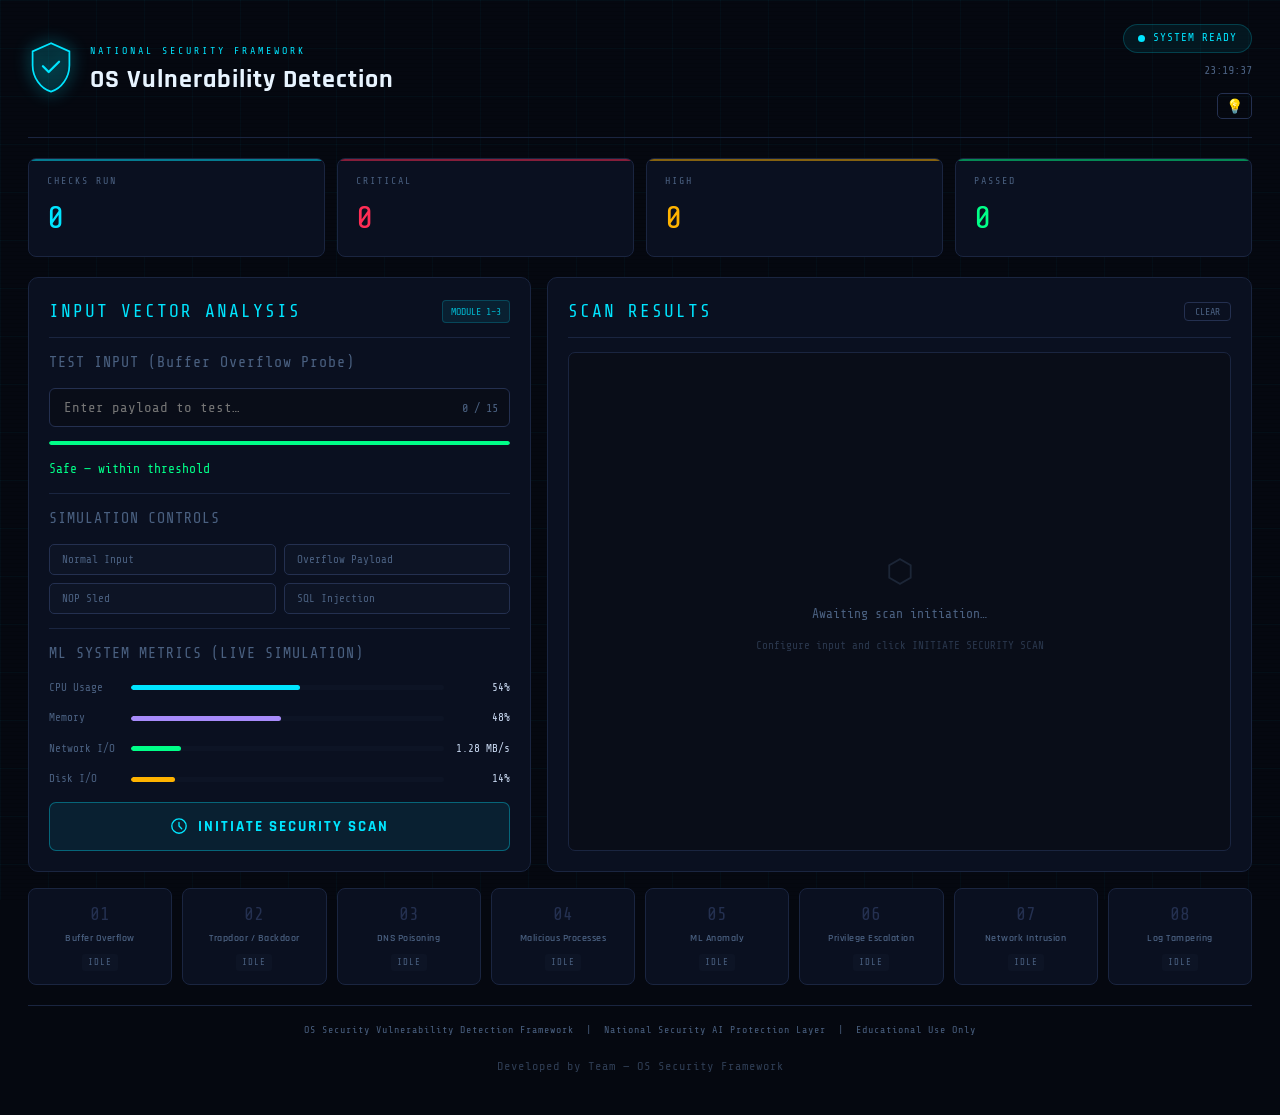
==== commit acebe33e: "Update index.html" ====
--- a/index.html
+++ b/index.html
@@ -186,6 +186,10 @@
 
 <footer class="footer">
 OS Security Vulnerability Detection Framework &nbsp;|&nbsp; National Security AI Protection Layer &nbsp;|&nbsp; Educational Use Only
+<footer style="text-align:center; margin-top:20px; font-size:12px; opacity:0.6;">
+  Developed by Team — OS Security Framework 
+</footer>
+
 </footer>
 
 </div><!-- /wrapper -->
--- a/style.css
+++ b/style.css
@@ -599,3 +599,11 @@
   .stat-grid { grid-template-columns: repeat(2,1fr); }
   .module-row { grid-template-columns: repeat(2,1fr); }
 } 
+.panel:hover {
+  border-color: var(--cyan);
+  box-shadow: 
+    0 0 14px rgba(0, 229, 255, 0.35),
+    0 0 28px rgba(0, 229, 255, 0.12);
+  transform: translateY(-4px);
+  transition: all 0.25s ease-in-out;
+}
